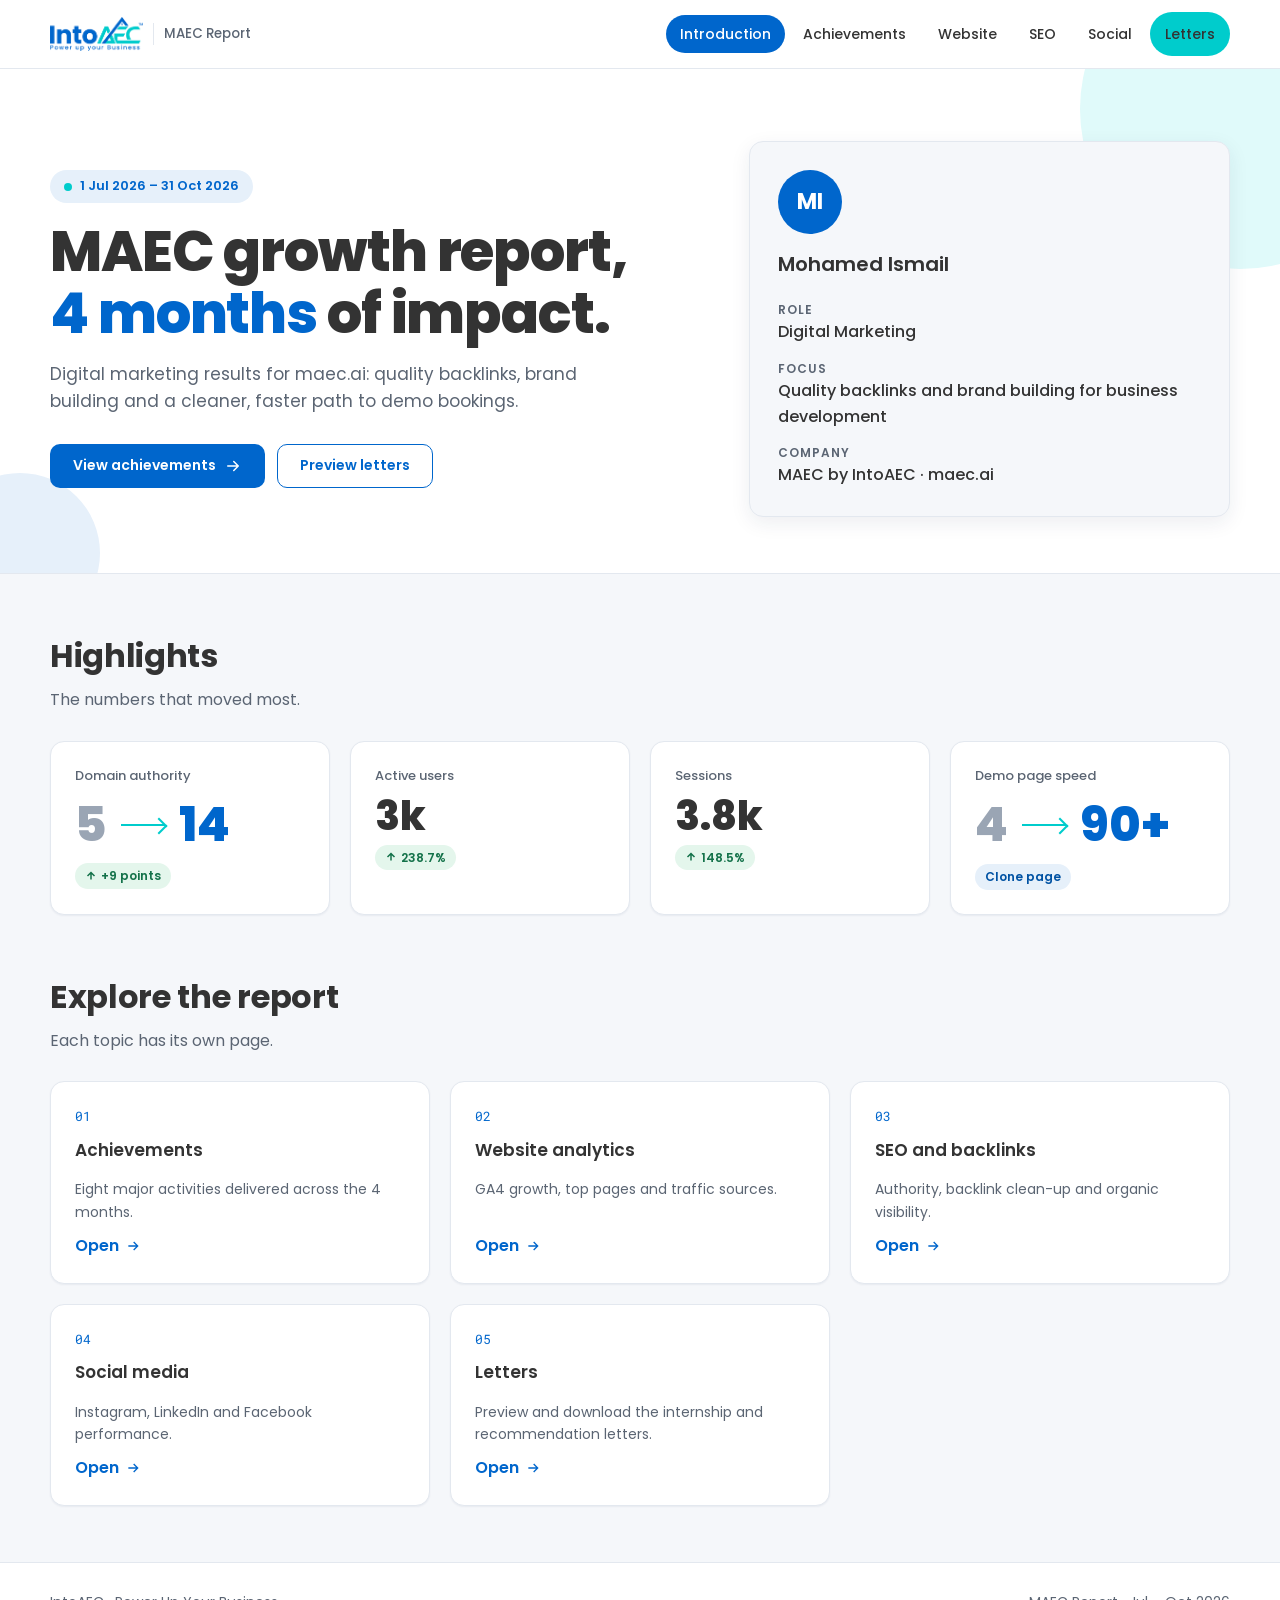
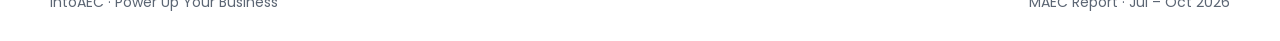
==== index.html @ 504dd157 "IntoAEC" ====
<!doctype html>
<html lang="en">
<head>
<meta charset="utf-8">
<meta name="viewport" content="width=device-width,initial-scale=1">
<title>MAEC Performance Report | Introduction</title>
<link rel="icon" href="assets/logo-mark.png">
<link rel="stylesheet" href="styles.css">
</head>
<body>
<header class="site-header"><div class="wrap">
  <a class="brand" href="index.html"><img src="assets/logo.png" alt="IntoAEC"><small>MAEC Report</small></a>
  <button class="menu-btn" aria-label="Open menu" aria-expanded="false"><span></span><span></span><span></span></button>
  <nav class="nav" aria-label="Main">
    <a href="index.html" aria-current="page">Introduction</a>
    <a href="achievements.html">Achievements</a>
    <a href="website.html">Website</a>
    <a href="seo.html">SEO</a>
    <a href="social.html">Social</a>
    <a class="btn btn-secondary btn-sm" href="letters.html">Letters</a>
  </nav>
</div></header>

<main>
<section class="hero">
  <span class="hero-shape a"></span><span class="hero-shape b"></span>
  <div class="wrap">
    <div>
      <span class="eyebrow reveal"><i></i>1 Jul 2026 – 31 Oct 2026</span>
      <h1 class="reveal" style="--d:.1s">MAEC growth report,<br><em>4 months</em> of impact.</h1>
      <p class="lead reveal" style="--d:.2s">Digital marketing results for maec.ai: quality backlinks, brand building and a cleaner, faster path to demo bookings.</p>
      <div class="cta-row reveal" style="--d:.3s">
        <a class="btn btn-primary" href="achievements.html">View achievements
          <svg viewBox="0 0 24 24"><path d="M5 12h14M13 6l6 6-6 6"/></svg></a>
        <a class="btn btn-outline" href="letters.html">Preview letters</a>
      </div>
    </div>
    <aside class="profile-card reveal" style="--d:.25s" aria-label="Intern profile">
      <div class="avatar" aria-hidden="true">MI</div>
      <h3 style="margin-top:14px;font-size:20px">Mohamed Ismail</h3>
      <dl>
        <div><dt>Role</dt><dd>Digital Marketing</dd></div>
        <div><dt>Focus</dt><dd>Quality backlinks and brand building for business development</dd></div>
        <div><dt>Company</dt><dd>MAEC by IntoAEC · maec.ai</dd></div>
      </dl>
    </aside>
  </div>
</section>

<section class="block">
  <div class="wrap">
    <div class="sec-head reveal"><h2>Highlights</h2><p>The numbers that moved most.</p></div>
    <div class="grid g4">
      <div class="card stat reveal"><div class="label">Domain authority</div>
        <div class="growth"><span class="from">5</span><span class="arrow"></span><span class="to">14</span></div>
        <span class="chip"><svg viewBox="0 0 24 24"><path d="M12 19V5M5 12l7-7 7 7"/></svg>+9 points</span></div>
      <div class="card stat reveal" style="--d:.08s"><div class="label">Active users</div>
        <div class="value" data-count="3" data-suf="k">3k</div>
        <span class="chip"><svg viewBox="0 0 24 24"><path d="M12 19V5M5 12l7-7 7 7"/></svg>238.7%</span></div>
      <div class="card stat reveal" style="--d:.16s"><div class="label">Sessions</div>
        <div class="value" data-count="3.8" data-dec="1" data-suf="k">3.8k</div>
        <span class="chip"><svg viewBox="0 0 24 24"><path d="M12 19V5M5 12l7-7 7 7"/></svg>148.5%</span></div>
      <div class="card stat reveal" style="--d:.24s"><div class="label">Demo page speed</div>
        <div class="growth"><span class="from">4</span><span class="arrow"></span><span class="to">90+</span></div>
        <span class="chip blue">Clone page</span></div>
    </div>
  </div>
</section>

<section class="block" style="padding-top:0">
  <div class="wrap">
    <div class="sec-head reveal"><h2>Explore the report</h2><p>Each topic has its own page.</p></div>
    <div class="grid g3">
      <a class="card hover navcard reveal" href="achievements.html"><span class="num">01</span><h3>Achievements</h3><p>Eight major activities delivered across the 4 months.</p><span class="go">Open <svg viewBox="0 0 24 24"><path d="M5 12h14M13 6l6 6-6 6"/></svg></span></a>
      <a class="card hover navcard reveal" style="--d:.08s" href="website.html"><span class="num">02</span><h3>Website analytics</h3><p>GA4 growth, top pages and traffic sources.</p><span class="go">Open <svg viewBox="0 0 24 24"><path d="M5 12h14M13 6l6 6-6 6"/></svg></span></a>
      <a class="card hover navcard reveal" style="--d:.16s" href="seo.html"><span class="num">03</span><h3>SEO and backlinks</h3><p>Authority, backlink clean-up and organic visibility.</p><span class="go">Open <svg viewBox="0 0 24 24"><path d="M5 12h14M13 6l6 6-6 6"/></svg></span></a>
      <a class="card hover navcard reveal" href="social.html"><span class="num">04</span><h3>Social media</h3><p>Instagram, LinkedIn and Facebook performance.</p><span class="go">Open <svg viewBox="0 0 24 24"><path d="M5 12h14M13 6l6 6-6 6"/></svg></span></a>
      <a class="card hover navcard reveal" style="--d:.08s" href="letters.html"><span class="num">05</span><h3>Letters</h3><p>Preview and download the internship and recommendation letters.</p><span class="go">Open <svg viewBox="0 0 24 24"><path d="M5 12h14M13 6l6 6-6 6"/></svg></span></a>
    </div>
  </div>
</section>
</main>

<footer class="site-footer"><div class="wrap"><span>IntoAEC · Power Up Your Business</span><span>MAEC Report · Jul – Oct 2026</span></div></footer>
<script src="app.js"></script>
</body>
</html>
---- styles.css ----
@import url('https://fonts.googleapis.com/css2?family=Poppins:wght@400;500;600;700;800&family=Roboto+Mono:wght@500&display=swap');

:root{
  --ocean:#0066CC; --ocean-dark:#0052a3; --ocean-tint:#e6f0fa;
  --lagoon:#00CCCC; --lagoon-dark:#00a3a3; --lagoon-tint:#e0fafa;
  --onyx:#333333; --muted:#5b6573; --line:#e3e8ef;
  --bg:#f5f7fa; --card:#ffffff;
  --success:#1f9d63; --success-tint:#e4f6ec;
  --radius-btn:10px; --radius-card:14px;
  --shadow-sm:0 1px 2px rgba(20,40,80,.06);
  --shadow-md:0 6px 20px rgba(20,40,80,.08);
  --shadow-lg:0 16px 40px rgba(20,40,80,.12);
  --ease:cubic-bezier(.2,.7,.2,1);
}
*{box-sizing:border-box}
html{scroll-behavior:smooth}
body{margin:0;font-family:'Poppins',system-ui,sans-serif;color:var(--onyx);background:var(--bg);line-height:1.6;-webkit-font-smoothing:antialiased;animation:pagein .5s var(--ease)}
body.leaving{opacity:0;transform:translateY(6px);transition:.25s ease}
@keyframes pagein{from{opacity:0;transform:translateY(10px)}to{opacity:1;transform:none}}
a{color:var(--ocean);text-decoration:none}
img{max-width:100%}
.wrap{width:min(1180px,100% - 32px);margin-inline:auto}
:focus-visible{outline:3px solid var(--lagoon);outline-offset:3px;border-radius:6px}

/* Header */
.site-header{position:sticky;top:0;z-index:50;background:rgba(255,255,255,.97);border-bottom:1px solid var(--line)}
.site-header .wrap{display:flex;align-items:center;gap:24px;min-height:68px}
.brand{display:flex;align-items:center;gap:10px;color:var(--onyx);font-weight:700}
.brand img{height:34px;width:auto}
.brand small{font-weight:500;color:var(--muted);border-left:1px solid var(--line);padding-left:10px}
.nav{display:flex;gap:4px;margin-left:auto;align-items:center}
.nav a{padding:8px 14px;border-radius:999px;color:var(--onyx);font-size:14px;font-weight:500;transition:.2s}
.nav a:hover{background:var(--ocean-tint);color:var(--ocean)}
.nav a[aria-current="page"]{background:var(--ocean);color:#fff}
.menu-btn{display:none;margin-left:auto;background:none;border:1px solid var(--line);border-radius:10px;width:44px;height:44px;cursor:pointer}
.menu-btn span{display:block;width:18px;height:2px;background:var(--onyx);margin:4px auto}

/* Buttons */
.btn{display:inline-flex;align-items:center;justify-content:center;gap:8px;min-height:44px;padding:10px 22px;border-radius:var(--radius-btn);border:1.5px solid transparent;font:600 14px 'Poppins',sans-serif;cursor:pointer;transition:transform .2s var(--ease),background .2s,box-shadow .2s,color .2s;text-decoration:none}
.btn svg{width:18px;height:18px;stroke:currentColor;fill:none;stroke-width:2;stroke-linecap:round;stroke-linejoin:round}
.btn:hover{transform:translateY(-2px);box-shadow:var(--shadow-md)}
.btn-primary{background:var(--ocean);color:#fff}.btn-primary:hover{background:var(--ocean-dark)}
.btn-secondary{background:var(--lagoon);color:#073b3b}.btn-secondary:hover{background:var(--lagoon-dark);color:#fff}
.btn-outline{background:#fff;border-color:var(--ocean);color:var(--ocean)}.btn-outline:hover{background:var(--ocean-tint)}
.btn-sm{min-height:44px;padding:8px 18px;font-size:13px}

/* Hero */
.hero{padding:72px 0 56px;position:relative;overflow:hidden;background:#fff;border-bottom:1px solid var(--line)}
.hero .wrap{display:grid;grid-template-columns:1.15fr .85fr;gap:48px;align-items:center}
.eyebrow{display:inline-flex;gap:8px;align-items:center;padding:6px 14px;border-radius:999px;background:var(--ocean-tint);color:var(--ocean);font-weight:600;font-size:13px}
.eyebrow i{width:8px;height:8px;border-radius:50%;background:var(--lagoon);animation:pulse 1.8s infinite}
@keyframes pulse{0%{box-shadow:0 0 0 0 rgba(0,204,204,.6)}100%{box-shadow:0 0 0 10px rgba(0,204,204,0)}}
h1{font-size:clamp(34px,5vw,56px);line-height:1.1;font-weight:800;margin:18px 0 16px;letter-spacing:-.02em}
h1 em{font-style:normal;color:var(--ocean)}
h2{font-size:clamp(24px,3vw,32px);font-weight:700;margin:0 0 6px;letter-spacing:-.01em}
h3{font-size:17px;font-weight:600;margin:0 0 4px}
.lead{font-size:17px;color:var(--muted);max-width:560px}
.cta-row{display:flex;flex-wrap:wrap;gap:12px;margin-top:28px}
.profile-card{background:var(--bg);border:1px solid var(--line);border-radius:var(--radius-card);padding:28px;box-shadow:var(--shadow-md);animation:float 6s ease-in-out infinite}
@keyframes float{50%{transform:translateY(-8px)}}
.avatar{width:64px;height:64px;border-radius:50%;background:var(--ocean);color:#fff;display:grid;place-items:center;font-weight:700;font-size:22px}
.profile-card dl{margin:20px 0 0;display:grid;gap:14px}
.profile-card dt{font-size:12px;text-transform:uppercase;letter-spacing:.08em;color:var(--muted);font-weight:600}
.profile-card dd{margin:0;font-weight:500}
.hero-shape{position:absolute;border-radius:50%;pointer-events:none}
.hero-shape.a{width:320px;height:320px;right:-120px;top:-120px;background:var(--lagoon-tint)}
.hero-shape.b{width:160px;height:160px;left:-60px;bottom:-60px;background:var(--ocean-tint)}
.hero .wrap{position:relative;z-index:1}

/* Sections */
section.block{padding:56px 0}
.sec-head{margin-bottom:28px}
.sec-head p{margin:0;color:var(--muted)}
.page-title{padding:48px 0 8px}
.page-title h1{font-size:clamp(30px,4vw,44px);margin:10px 0 8px}
.crumb{font-size:13px;color:var(--muted)}

/* Cards */
.card{background:var(--card);border:1px solid var(--line);border-radius:var(--radius-card);box-shadow:var(--shadow-sm);padding:24px;transition:transform .3s var(--ease),box-shadow .3s}
.card.hover:hover{transform:translateY(-4px);box-shadow:var(--shadow-lg)}
.grid{display:grid;gap:20px}
.g2{grid-template-columns:repeat(2,1fr)}.g3{grid-template-columns:repeat(3,1fr)}.g4{grid-template-columns:repeat(4,1fr)}

/* Stat card */
.stat .label{font-size:13px;color:var(--muted);font-weight:500}
.stat .value{font-size:clamp(30px,3.4vw,40px);font-weight:800;line-height:1.15;margin:6px 0;color:var(--onyx)}
.stat .value.mono{font-family:'Roboto Mono',monospace;font-weight:500}
.chip{display:inline-flex;align-items:center;gap:4px;padding:3px 10px;border-radius:999px;font-size:12px;font-weight:600;background:var(--success-tint);color:#14724a}
.chip.blue{background:var(--ocean-tint);color:var(--ocean-dark)}
.chip svg{width:12px;height:12px;stroke:currentColor;stroke-width:3;fill:none}

/* Journey / growth */
.growth{display:flex;align-items:center;gap:14px;font-weight:800;font-size:clamp(32px,4vw,48px)}
.growth .from{color:#9aa5b4}
.growth .arrow{width:44px;height:2px;background:var(--lagoon);position:relative;transform-origin:left;animation:draw 1.2s var(--ease) both}
.growth .arrow:after{content:"";position:absolute;right:0;top:-4px;width:10px;height:10px;border-top:2px solid var(--lagoon);border-right:2px solid var(--lagoon);transform:rotate(45deg)}
.growth .to{color:var(--ocean)}
@keyframes draw{from{transform:scaleX(0)}to{transform:scaleX(1)}}

/* Nav cards (intro) */
.navcard{display:flex;flex-direction:column;gap:10px;color:var(--onyx);height:100%}
.navcard .num{font-family:'Roboto Mono',monospace;color:var(--ocean);font-size:13px}
.navcard p{margin:0;color:var(--muted);font-size:14px}
.navcard .go{margin-top:auto;font-weight:600;color:var(--ocean);display:inline-flex;gap:6px;align-items:center}
.navcard .go svg{width:16px;height:16px;stroke:currentColor;fill:none;stroke-width:2;transition:transform .2s}
.navcard:hover .go svg{transform:translateX(5px)}

/* Timeline list */
.steps{list-style:none;margin:0;padding:0;display:grid;gap:14px;counter-reset:s}
.steps li{counter-increment:s;display:flex;gap:16px;align-items:flex-start;background:#fff;border:1px solid var(--line);border-radius:var(--radius-card);padding:18px 20px;box-shadow:var(--shadow-sm);transition:.3s var(--ease)}
.steps li:hover{transform:translateX(6px);border-color:var(--ocean)}
.steps li:before{content:counter(s);flex:none;width:36px;height:36px;border-radius:50%;background:var(--ocean-tint);color:var(--ocean);display:grid;place-items:center;font-weight:700}
.steps li b{display:block}
.steps li span{color:var(--muted);font-size:14px}

/* Bars */
.bars{display:grid;gap:14px}
.bar-row{display:grid;grid-template-columns:150px 1fr 64px;gap:14px;align-items:center;font-size:14px}
.bar-track{height:12px;border-radius:999px;background:var(--bg);overflow:hidden}
.bar-fill{height:100%;width:0;border-radius:999px;background:var(--ocean);transition:width 1.2s var(--ease)}
.bar-fill.lagoon{background:var(--lagoon)}
.bar-row .pct{text-align:right;font-family:'Roboto Mono',monospace;font-size:13px}
.in .bar-fill{width:var(--w)}

/* Columns chart */
.cols{display:flex;align-items:flex-end;gap:24px;height:220px;padding:8px 8px 0;border-bottom:1px solid var(--line)}
.col{flex:1;display:flex;flex-direction:column;align-items:center;justify-content:flex-end;height:100%;gap:8px}
.col .fill{width:100%;max-width:72px;height:0;background:var(--ocean);border-radius:10px 10px 0 0;transition:height 1.2s var(--ease)}
.col:nth-child(even) .fill{background:var(--lagoon)}
.in .col .fill{height:var(--h)}
.col .n{font-family:'Roboto Mono',monospace;font-size:13px;font-weight:500}
.col-labels{display:flex;gap:24px;padding:8px 8px 0}
.col-labels span{flex:1;text-align:center;font-size:13px;color:var(--muted)}

/* Table */
.tbl{width:100%;border-collapse:collapse;font-size:14px}
.tbl th{text-align:left;font-size:12px;text-transform:uppercase;letter-spacing:.06em;color:var(--muted);padding:10px 12px;border-bottom:1px solid var(--line)}
.tbl td{padding:12px;border-bottom:1px solid var(--line)}
.tbl tr:last-child td{border:0}
.tbl .mono{font-family:'Roboto Mono',monospace;text-align:right}
.tbl th.r{text-align:right}
.scroll{overflow-x:auto}

/* Donut */
.donut{--p:35;width:150px;height:150px;border-radius:50%;background:conic-gradient(var(--ocean) calc(var(--v,0)*1%),var(--ocean-tint) 0);display:grid;place-items:center;transition:--v 1.4s}
.donut:after{content:attr(data-label);width:104px;height:104px;border-radius:50%;background:#fff;display:grid;place-items:center;font-weight:800;font-size:24px}
@property --v{syntax:'<number>';inherits:false;initial-value:0}
.in .donut{--v:var(--p)}
.donut-wrap{display:flex;align-items:center;gap:24px;flex-wrap:wrap}
.legend{display:grid;gap:8px;font-size:14px;color:var(--muted)}
.legend i{display:inline-block;width:10px;height:10px;border-radius:50%;margin-right:8px}

/* Letters */
.letter{display:flex;flex-direction:column;gap:16px}
.letter .doc{height:180px;border-radius:12px;background:var(--bg);border:1px dashed #c5cfdc;display:grid;place-items:center;color:var(--ocean)}
.letter .doc svg{width:56px;height:56px;stroke:currentColor;fill:none;stroke-width:1.5}
.letter .actions{display:flex;gap:10px;flex-wrap:wrap}
.cta-band{background:var(--ocean);color:#fff;border-radius:var(--radius-card);padding:40px;display:flex;gap:24px;align-items:center;justify-content:space-between;flex-wrap:wrap}
.cta-band h2{color:#fff}.cta-band p{margin:0;opacity:.9}
.cta-band .btn-outline{border-color:#fff;background:transparent;color:#fff}
.cta-band .btn-outline:hover{background:rgba(255,255,255,.15)}
.cta-band .btn-light{background:#fff;color:var(--ocean)}

/* Modal */
.modal{position:fixed;inset:0;background:rgba(20,30,50,.6);display:none;place-items:center;z-index:100;padding:16px}
.modal.open{display:grid;animation:pagein .25s}
.modal-box{background:#fff;border-radius:var(--radius-card);width:min(960px,100%);height:min(88vh,100%);display:flex;flex-direction:column;overflow:hidden;box-shadow:var(--shadow-lg)}
.modal-bar{display:flex;align-items:center;gap:12px;padding:12px 16px;border-bottom:1px solid var(--line)}
.modal-bar b{margin-right:auto}
.modal iframe{flex:1;border:0;width:100%;background:var(--bg)}
.modal-note{padding:10px 16px;font-size:13px;color:var(--muted);border-top:1px solid var(--line)}

/* Footer pager + footer */
.pager{display:flex;justify-content:space-between;gap:12px;padding:8px 0 56px;flex-wrap:wrap}
.site-footer{background:#fff;border-top:1px solid var(--line);padding:28px 0;color:var(--muted);font-size:14px}
.site-footer .wrap{display:flex;justify-content:space-between;gap:16px;flex-wrap:wrap}

/* Reveal */
.reveal{opacity:0;transform:translateY(24px);transition:opacity .7s var(--ease),transform .7s var(--ease);transition-delay:var(--d,0s)}
.reveal.in{opacity:1;transform:none}

@media (max-width:960px){
  .hero .wrap{grid-template-columns:1fr}
  .g4{grid-template-columns:repeat(2,1fr)}.g3{grid-template-columns:repeat(2,1fr)}
  .menu-btn{display:block}
  .nav{display:none;position:absolute;left:0;right:0;top:68px;background:#fff;border-bottom:1px solid var(--line);flex-direction:column;align-items:stretch;padding:12px 16px}
  .nav.open{display:flex}
}
@media (max-width:620px){
  .g2,.g3,.g4{grid-template-columns:1fr}
  .bar-row{grid-template-columns:1fr 56px}.bar-row .bar-track{grid-column:1/-1;order:3}
  .brand small{display:none}
  .cta-band{padding:28px 22px}
}
@media (prefers-reduced-motion:reduce){
  *,*:before,*:after{animation:none!important;transition:none!important}
  .reveal{opacity:1;transform:none}
  .bar-fill{width:var(--w)}.col .fill{height:var(--h)}.donut{--v:var(--p)}
}
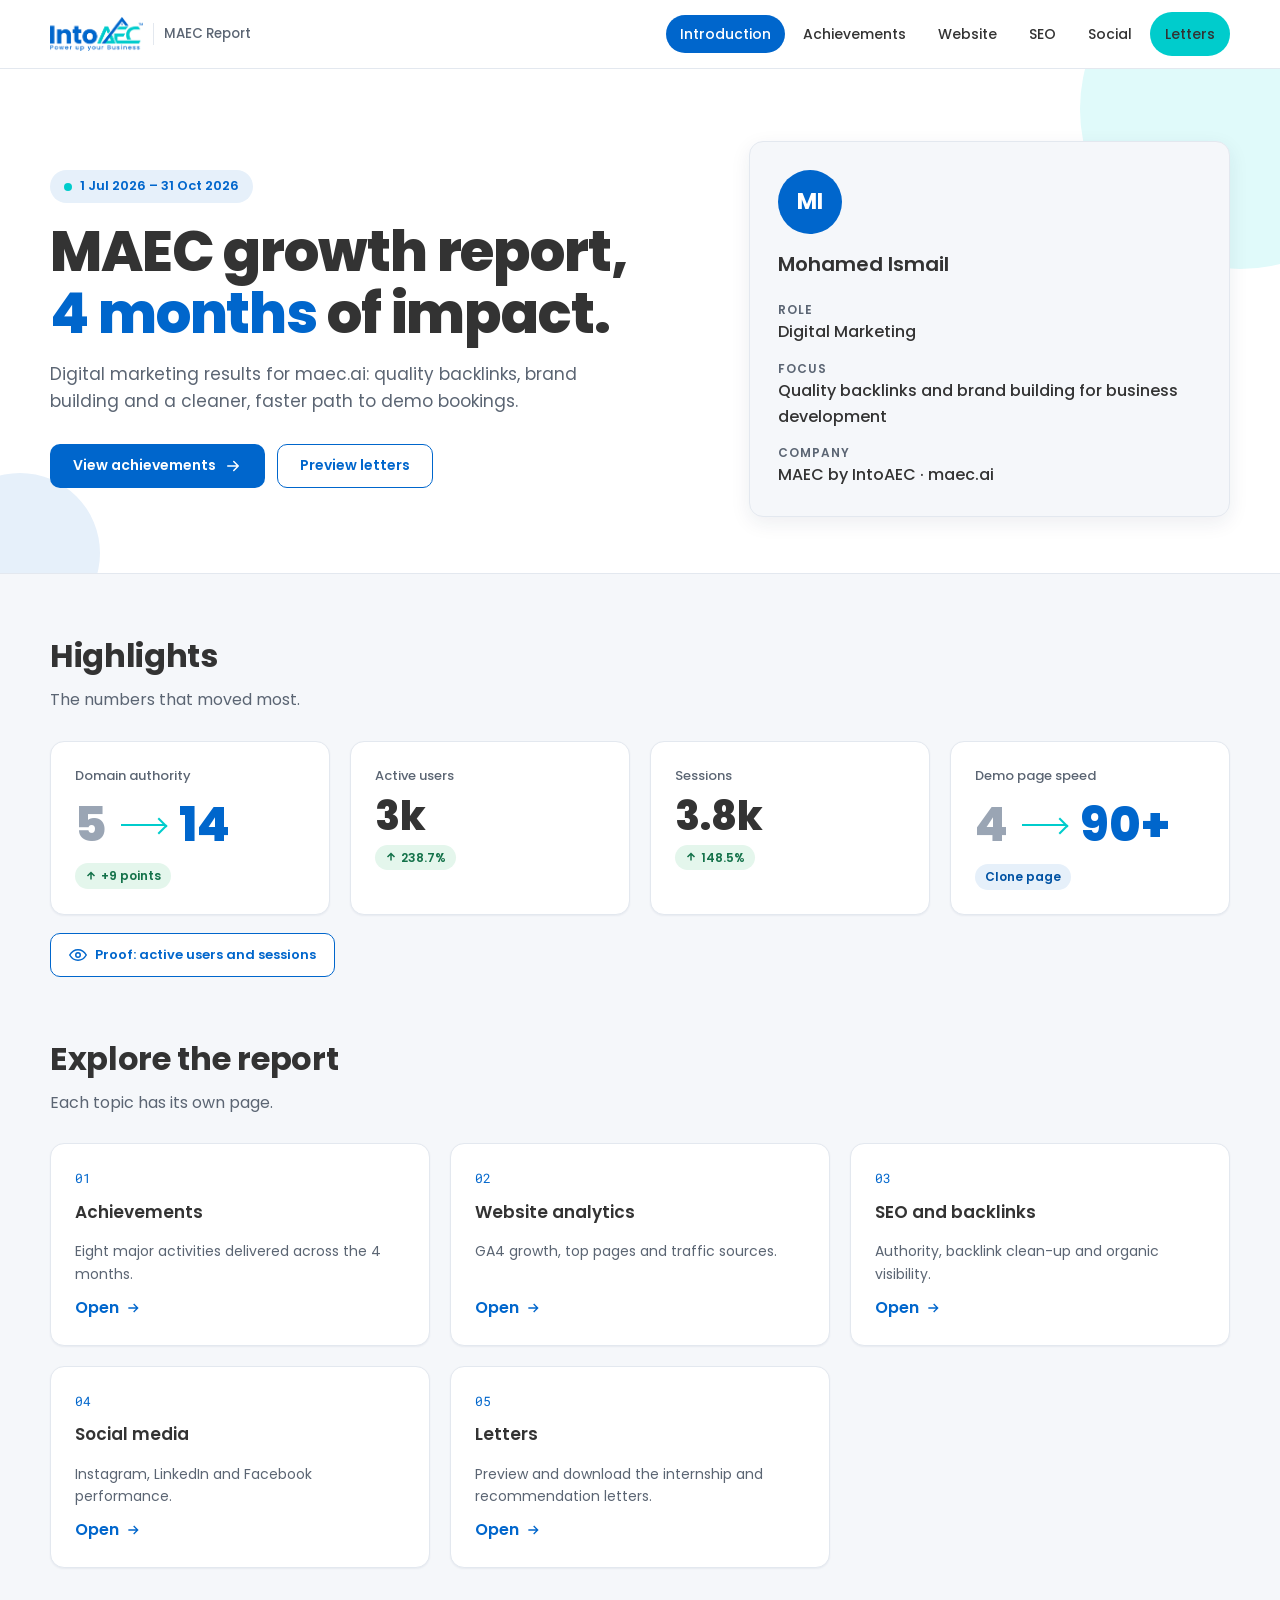
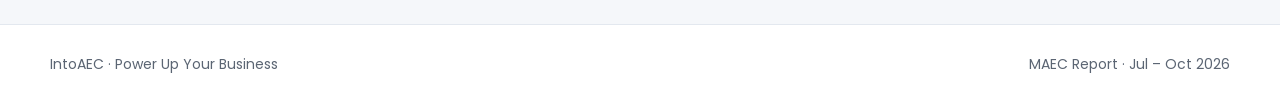
==== commit e006c7f2: "added proofs" ====
--- a/index.html
+++ b/index.html
@@ -64,6 +64,7 @@
         <div class="growth"><span class="from">4</span><span class="arrow"></span><span class="to">90+</span></div>
         <span class="chip blue">Clone page</span></div>
     </div>
+    <div class="proof-row reveal"><button type="button" class="btn btn-outline btn-sm" data-proof="assets/proofs/ga4-home.png" data-title="GA4 Home · MAEC Mexico" data-note="Google Analytics 4, MAEC Mexico property, 1 Jul – 31 Oct 2026, compared with the previous period." data-alt="GA4 home screen for the MAEC Mexico property showing 3k active users up 238.7 percent and 3.8k sessions up 148.5 percent for 1 Jul to 31 Oct 2026"><svg viewBox="0 0 24 24"><path d="M1 12s4-7 11-7 11 7 11 7-4 7-11 7S1 12 1 12z"/><circle cx="12" cy="12" r="3"/></svg>Proof: active users and sessions</button></div>
   </div>
 </section>
 
--- a/styles.css
+++ b/styles.css
@@ -170,6 +170,23 @@
 .modal iframe{flex:1;border:0;width:100%;background:var(--bg)}
 .modal-note{padding:10px 16px;font-size:13px;color:var(--muted);border-top:1px solid var(--line)}
 
+/* Proofs (preview only: no download links) */
+.proofs{display:grid;grid-template-columns:repeat(auto-fill,minmax(240px,1fr));gap:16px;margin-top:20px}
+.proof{display:flex;flex-direction:column;padding:0;text-align:left;font:inherit;color:inherit;background:#fff;border:1px solid var(--line);border-radius:var(--radius-card);box-shadow:var(--shadow-sm);overflow:hidden;cursor:pointer;transition:transform .3s var(--ease),box-shadow .3s,border-color .3s}
+.proof:hover{transform:translateY(-4px);box-shadow:var(--shadow-lg);border-color:var(--ocean)}
+.proof .thumb{aspect-ratio:16/9;background:var(--bg);border-bottom:1px solid var(--line);overflow:hidden}
+.proof .thumb img{display:block;width:100%;height:100%;object-fit:cover;object-position:top left;-webkit-user-drag:none;user-select:none}
+.proof .meta{display:flex;align-items:center;justify-content:space-between;gap:10px;padding:12px 16px}
+.proof .meta b{display:block;font-size:14px;font-weight:600}
+.proof .meta small{display:block;color:var(--muted);font-size:12px}
+.proof .eye{flex:none;width:36px;height:36px;border-radius:50%;background:var(--ocean-tint);color:var(--ocean);display:grid;place-items:center}
+.proof .eye svg{width:18px;height:18px;stroke:currentColor;fill:none;stroke-width:2;stroke-linecap:round;stroke-linejoin:round}
+.proof-row{display:flex;flex-wrap:wrap;gap:10px;margin-top:18px}
+.source-note{margin:16px 0 0;padding:12px 16px;border-radius:var(--radius-btn);background:var(--ocean-tint);color:var(--ocean-dark);font-size:13px}
+#proof-modal .modal-box{height:auto;max-height:min(88vh,100%)}
+.proof-view{flex:1;overflow:auto;background:var(--bg);padding:12px;display:grid;place-items:start center}
+.proof-view img{display:block;max-width:100%;height:auto;border-radius:8px;box-shadow:var(--shadow-sm);-webkit-user-drag:none}
+
 /* Footer pager + footer */
 .pager{display:flex;justify-content:space-between;gap:12px;padding:8px 0 56px;flex-wrap:wrap}
 .site-footer{background:#fff;border-top:1px solid var(--line);padding:28px 0;color:var(--muted);font-size:14px}
